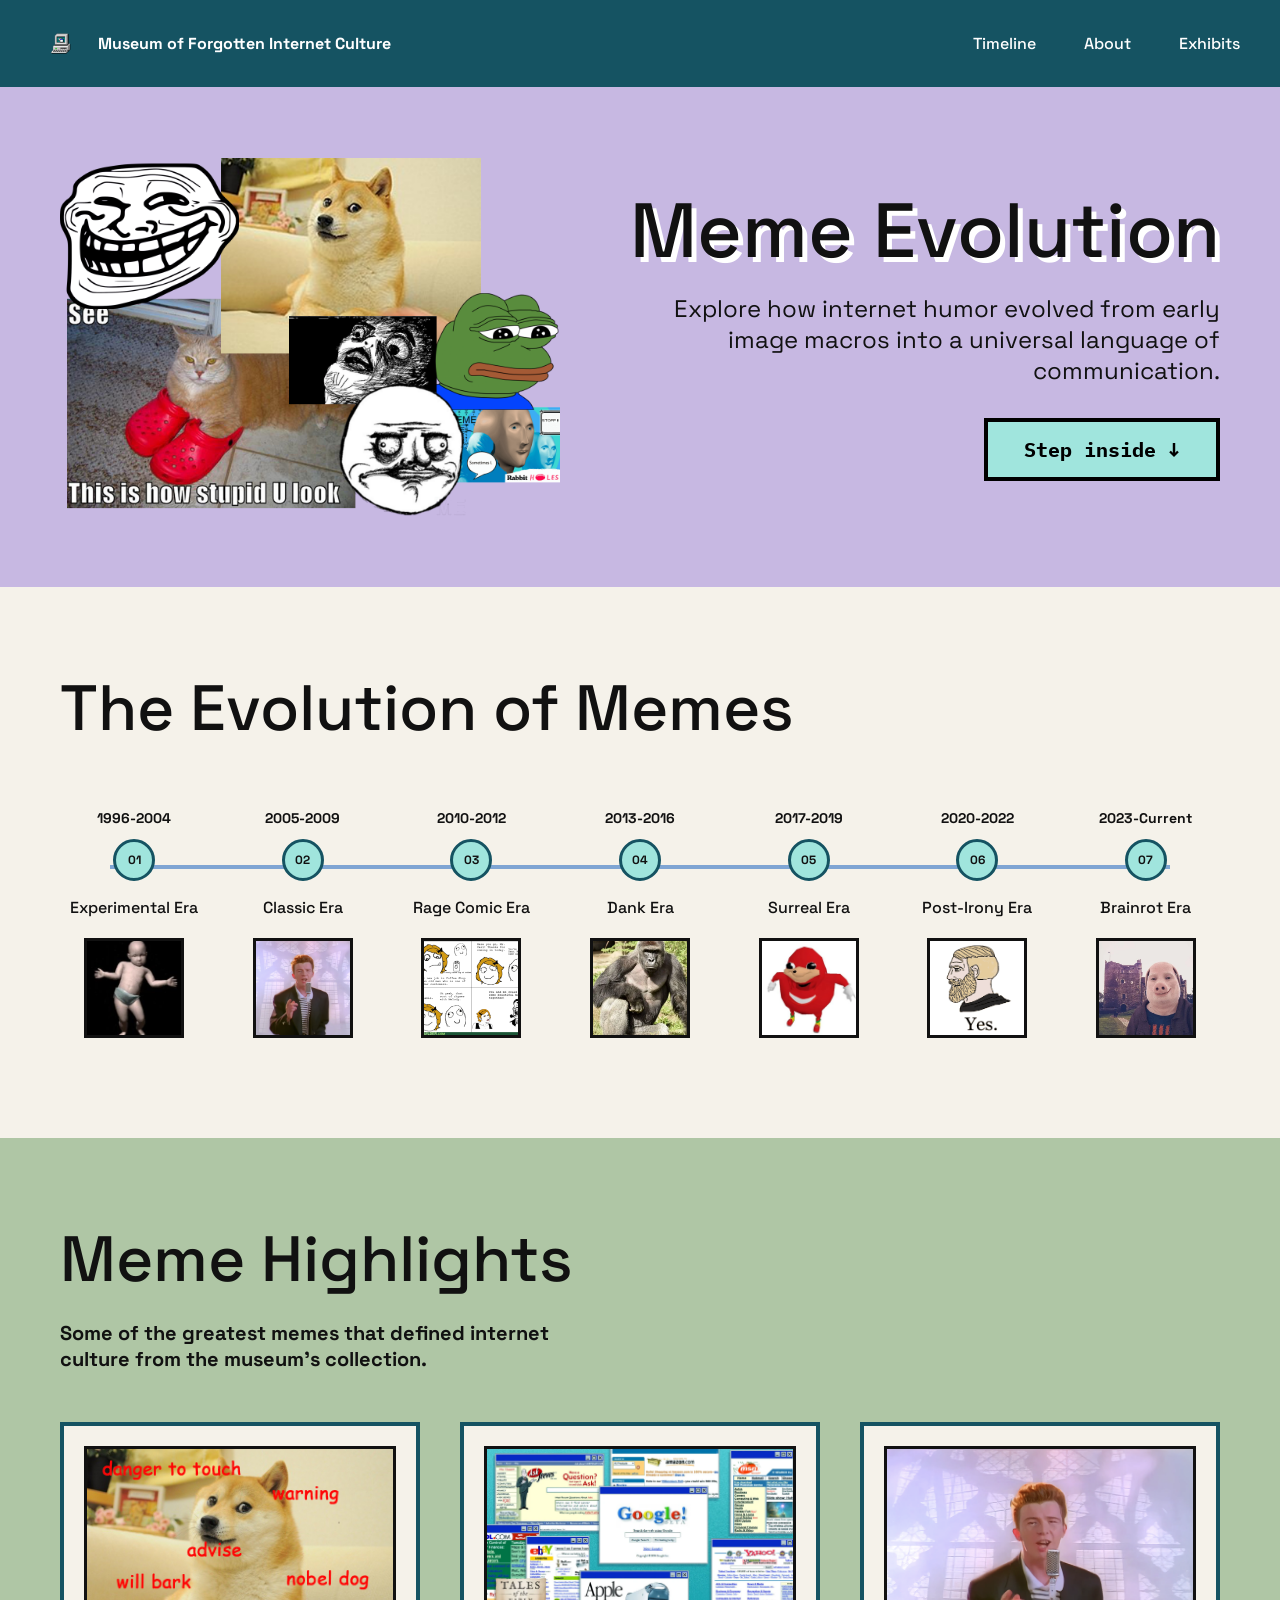
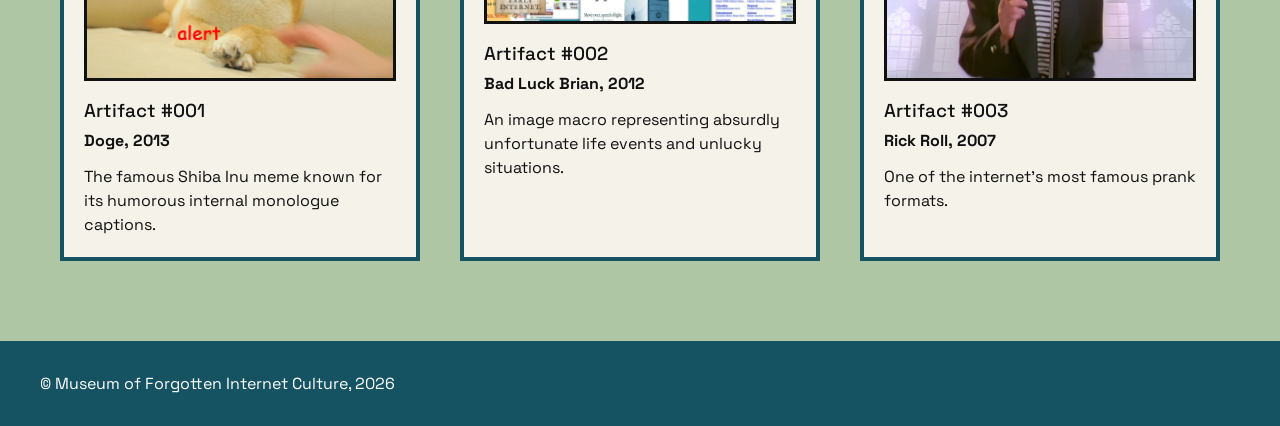
==== interior.html @ bb80ea69 "timeline fix" ====
<!DOCTYPE html>
<html lang="en">
<head>
    <meta charset="UTF-8">
    <meta name="viewport" content="width=device-width, initial-scale=1.0">
    <title>Meme Evolution</title>

    <link rel="stylesheet" href="styles.css">
    <link rel="stylesheet" href="interior.css">

    <link href="https://fonts.googleapis.com/css2?family=IBM+Plex+Mono:wght@700&family=Space+Grotesk:wght@400;500;700&display=swap" rel="stylesheet">
</head>

<body>

<header class="navbar">

    <a href="home.html" class="logo">
        <img src="images/icon1.png" alt="Museum Logo">
        <span>Museum of Forgotten Internet Culture</span>
    </a>

    <ul class="nav-links">
        <li><a href="#">Timeline</a></li>
        <li><a href="#">About</a></li>
        <li><a href="#">Exhibits</a></li>
    </ul>

</header>

<main>

    <!-- HERO -->

        <div class="hero-main">

            <div class="meme-collage">
                <img src="images/meme_cluster.png"alt="Collection of internet memes through history">
            </div>

            <div class="hero-text">

                <h1>Meme Evolution</h1>
                <p>Explore how internet humor evolved from early image macros into a universal language of communication.</p>
                <button class="retro-btn">Step inside ↓</button>

            </div>

        </div>

    </section>

    <!-- TIMELINE -->

    <section class="timeline-section">

        <h2>The Evolution of Memes</h2>

        <div class="timeline">

            <div class="era">
                <span>1996-2004</span>
                <div class="dot">01</div>
                <h3>Experimental Era</h3>
                <img src="images/dance_baby.jpg" alt="Dancing Baby meme">
            </div>

            <div class="era">
                <span>2005-2009</span>
                <div class="dot">02</div>
                <h3>Classic Era</h3>
                <img src="images/rickroll.png" alt="Rickroll meme">
            </div>

            <div class="era">
                <span>2010-2012</span>
                <div class="dot">03</div>
                <h3>Rage Comic Era</h3>
                <img src="images/rage_comic.png" alt="Rage comic">
            </div>

            <div class="era">
                <span>2013-2016</span>
                <div class="dot">04</div>
                <h3>Dank Era</h3>
                <img src="images/harambe_img.png" alt="Harambe meme">
            </div>

            <div class="era">
                <span>2017-2019</span>
                <div class="dot">05</div>
                <h3>Surreal Era</h3>
                <img src="images/knuckles_image.png" alt="Ugandan Knuckles meme">
            </div>

            <div class="era">
                <span>2020-2022</span>
                <div class="dot">06</div>
                <h3>Post-Irony Era</h3>
                <img src="images/yes_image.png" alt="Yes Chad meme">
            </div>

            <div class="era">
                <span>2023-Current</span>
                <div class="dot">07</div>
                <h3>Brainrot Era</h3>
                <img src="images/johnpork.png" alt="John Pork meme">
            </div>

        </div>

    </section>

    <!-- HIGHLIGHTS -->

    <section class="highlight-section">

        <div class="highlight-heading">

            <h2>Meme Highlights</h2>

            <p>
                Some of the greatest memes that defined internet
                culture from the museum's collection.
            </p>

        </div>

        <div class="highlight-grid">

            <article class="highlight-card">

                <img src="images/doge.jpg" alt="Doge meme">

                <h3>Artifact #001</h3>

                <span>Doge, 2013</span>

                <p>
                    The famous Shiba Inu meme known for its humorous
                    internal monologue captions.
                </p>

            </article>

            <article class="highlight-card">

                <img src="images/oldinternet.png" alt="Bad Luck Brian meme">

                <h3>Artifact #002</h3>

                <span>Bad Luck Brian, 2012</span>

                <p>
                    An image macro representing absurdly unfortunate
                    life events and unlucky situations.
                </p>

            </article>

            <article class="highlight-card">

                <img src="images/rickroll.png" alt="Rickroll meme">

                <h3>Artifact #003</h3>

                <span>Rick Roll, 2007</span>

                <p>
                    One of the internet's most famous prank formats.
                </p>

            </article>

        </div>

    </section>

</main>

<footer>
    © Museum of Forgotten Internet Culture, 2026
</footer>

</body>
</html>
---- styles.css ----
/* =========================
   RESET
========================= */

* {
    margin: 0;
    padding: 0;
    box-sizing: border-box;
}

img {
    display: block;
    max-width: 100%;
}

html {
    scroll-behavior: smooth;
}

/* =========================
   GLOBAL
========================= */

body {
    background: #FAF2DE;
    color: #111111;
    font-family: "Space Grotesk", sans-serif;
    overflow-x: hidden;
}

main {
    width: 100%;
}

section {
    width: 100%;
}

a {
    text-decoration: none;
    color: inherit;
}

ul {
    list-style: none;
}

/* =========================
   TYPOGRAPHY
========================= */

h1,
h2,
h3,
h4 {
    font-weight: 500;
}

.section-title {
    color: #111111;
    font-size: clamp(2.5rem, 5vw, 4rem);
    font-weight: 500;
}

.section-body {
    color: #111111;
    font-size: 24px;
    font-weight: 700;
    line-height: 1.4;
}

/* =========================
   NAVBAR
========================= */

.navbar {
    background: #155362;

    display: flex;
    justify-content: space-between;
    align-items: center;

    padding: 24px 40px;
}

.logo {
    display: flex;
    align-items: center;
    gap: 16px;

    color: #FFF;
    font-size: 16px;
    font-weight: 700;
}

.logo img {
    width: 42px;
    height: auto;
}

.nav-links {
    display: flex;
    align-items: center;
    gap: 48px;
}

.nav-links a {
    color: #FFF;
    font-size: 16px;
    font-weight: 500;

    transition: opacity 0.2s ease;
}

.nav-links a:hover {
    opacity: .8;
}

/* =========================
   BUTTONS
========================= */

.retro-btn {
    display: flex;
    align-items: center;
    gap: 10px;

    padding: 14px 36px;

    background: #A0E5DD;
    border: 4px solid #000;

    color: #000;
    text-align: center;

    font-family: "IBM Plex Mono", monospace;
    font-size: 20px;
    font-weight: 700;

    cursor: pointer;

    transition: transform .15s ease;
}

.retro-btn:hover {
    transform: translate(-3px, -3px);
}

/* =========================
   IMAGE FRAME
========================= */

.framed-image {
    border: 4px solid #111111;
}

.framed-image-shadow {
    border: 4px solid #111111;
    box-shadow: 8px 8px 0 #111111;
}

/* =========================
   FOOTER
========================= */

footer {
    background: #155362;
    color: white;

    padding: 32px 40px;

    font-size: 16px;
}

/* =========================
   TABLET
========================= */

@media (max-width: 1100px) {

    .nav-links {
        gap: 28px;
    }

    .section-body {
        font-size: 20px;
    }
}

/* =========================
   MOBILE
========================= */

@media (max-width: 768px) {

    .navbar {
        flex-direction: column;
        gap: 20px;

        padding: 20px;
    }

    .logo {
        text-align: center;
    }

    .nav-links {
        gap: 20px;
        flex-wrap: wrap;
        justify-content: center;
    }

    .retro-btn {
        font-size: 16px;
        padding: 12px 24px;
    }

    footer {
        padding: 24px;
        text-align: center;
    }

    .section-body {
        font-size: 18px;
    }
}
---- interior.css ----
/* =========================
   HERO
========================= */

.meme-hero {
    display: grid;
    grid-template-columns: 260px 1fr;
}


.hero-main {
    background: #C7B8E2;

    display: flex;
    justify-content: space-between;
    align-items: center;

    padding: 50px 60px;
    min-height: 500px;

    gap: 60px;
}

.meme-collage {
    flex: 1;
}

.meme-collage img {
    width: 100%;
    max-width: 700px;
}

.hero-text {
    flex: 0 1 600px;
    text-align: right;
}

.hero-text h1 {
    font-size: clamp(3rem, 6vw, 5.5rem);
    line-height: 1;
    margin-bottom: 24px;

    text-shadow: 5px 5px 0 white;
}

.hero-text p {
    font-size: 24px;
    margin-bottom: 32px;
    max-width: 600px;
    margin-left: auto;
}

.hero-text .retro-btn {
    width: fit-content;
    margin-left: auto;
}

/* =========================
   TIMELINE
========================= */

.timeline-section {
    background: #F5F2EA;
    padding: 80px 60px;
}

.timeline-section h2 {
    font-size: 64px;
    margin-bottom: 60px;
}

.timeline {
    display: flex;
    justify-content: space-between;
    gap: 20px;

    position: relative;
    overflow: visible;

    padding-bottom: 20px;
}

.timeline::before {
    content: "";

    position: absolute;
    top: 56px;
    left: 50px;
    right: 50px;

    height: 4px;

    background: #7FA5D3;
}

.era {
    min-width: 0;
    flex: 1 1 0;

    display: flex;
    flex-direction: column;
    align-items: center;

    text-align: center;

    position: relative;
    z-index: 2;
}

.era span {
    font-size: 14px;
    font-weight: 700;

    margin-bottom: 12px;
}

.dot {
    width: 42px;
    height: 42px;

    border-radius: 50%;

    background: #A0E5DD;
    border: 3px solid #155362;

    display: flex;
    justify-content: center;
    align-items: center;

    font-size: 12px;
    font-weight: 700;

    margin-bottom: 16px;
}

.era h3 {
    font-size: 16px;
    margin-bottom: 20px;
}

.era img {
    width: 100px;
    height: 100px;

    object-fit: cover;

    border: 3px solid #111;
}

/* =========================
   HIGHLIGHTS
========================= */

.highlight-section {
    background: #AFC6A5;
    padding: 80px 60px;
}

.highlight-heading {
    display: flex;
    flex-direction: column;
    align-items: flex-start;
    gap: 20px;

    margin-bottom: 50px;
}

.highlight-heading h2 {
    font-size: 64px;
}

.highlight-heading p {
    max-width: 500px;
    font-size: 20px;
    font-weight: 700;
}

.highlight-grid {
    display: grid;
    grid-template-columns: repeat(3, 1fr);
    gap: 40px;
}

.highlight-card {
    background: #F5F2EA;
    border: 4px solid #155362;
    padding: 20px;
}

.highlight-card img {
    width: 100%;
    margin-bottom: 18px;

    border: 3px solid #111;
}

.highlight-card h3 {
    margin-bottom: 8px;
}

.highlight-card span {
    display: block;
    font-weight: 700;
    margin-bottom: 14px;
}

.highlight-card p {
    line-height: 1.5;
}

/* =========================
   TABLET
========================= */

@media (max-width: 1100px) {

    .meme-hero {
        grid-template-columns: 1fr;
    }

    .hero-main {
        flex-direction: column;
    }

    .meme-collage {
        width: 100%;
    }

    .hero-text {
        text-align: right;
        max-width: 700px;
        width: 100%;
        flex-basis: auto;
    }

    .timeline-section h2 {
        font-size: 48px;
    }
}

@media (min-width: 401px) and (max-width: 1100px) {

    .timeline-section {
        padding: 64px 40px;
    }

    .timeline-section h2 {
        margin-bottom: 36px;
    }

    .timeline {
        display: grid;
        grid-template-columns: repeat(2, minmax(0, 1fr));
        gap: 32px 24px;
        overflow: visible;
        padding-bottom: 0;
    }

    .timeline::before {
        display: none;
    }

    .era {
        min-width: 0;
    }

    .era:nth-child(odd):not(:last-child)::before {
        content: "";
        position: absolute;
        top: 56px;
        left: 50%;
        width: calc(100% + 24px);
        height: 4px;
        background: #7FA5D3;
        z-index: 0;
    }

    .era .dot {
        position: relative;
        z-index: 1;
    }
}

@media (min-width: 401px) and (max-width: 768px) {

    .hero-main {
        padding: 40px 32px;
        gap: 32px;
    }

    .timeline-section {
        padding: 60px 32px;
    }

    .timeline-section h2 {
        font-size: 40px;
    }

    .highlight-section {
        padding: 60px 32px;
    }

    .highlight-heading h2 {
        font-size: clamp(36px, 8vw, 48px);
    }

    .highlight-grid {
        grid-template-columns: repeat(2, minmax(0, 1fr));
        gap: 24px;
    }

    .highlight-card {
        padding: 16px;
    }
}

@media (min-width: 401px) and (max-width: 600px) {

    .hero-main {
        padding: 40px 24px;
    }

    .timeline-section {
        padding: 48px 24px;
    }

    .timeline-section h2 {
        font-size: 36px;
    }

    .highlight-section {
        padding: 48px 24px;
    }

    .highlight-grid {
        grid-template-columns: 1fr;
    }
}

/* =========================
   MOBILE
========================= */

@media (max-width: 400px) {

    .hero-sidebar {
        padding: 40px 24px;
    }

    .hero-main {
        padding: 40px 24px;
    }

    .timeline-section h2 {
        font-size: 40px;
        margin-bottom: 32px;
    }

    .timeline {
        flex-direction: column;
        gap: 0;
        overflow: visible;
        padding: 0;
    }

    .timeline::before {
        display: none;
    }

    .era {
        min-width: 0;
        width: 100%;
        flex: none;
        align-items: flex-start;
        text-align: left;
        padding: 4px 0 20px 58px;
        z-index: auto;
    }

    .era:not(:last-child)::before {
        content: "";
        position: absolute;
        top: 25px;
        bottom: -25px;
        left: 19px;
        width: 4px;
        background: #7FA5D3;
        z-index: 0;
    }

    .era span {
        margin-bottom: 4px;
    }

    .era .dot {
        position: absolute;
        top: 4px;
        left: 0;
        margin: 0;
        z-index: 1;
    }

    .era h3 {
        margin-bottom: 12px;
    }

    .hero-text p {
        font-size: 18px;
    }

    .timeline-section,
    .highlight-section {
        padding: 60px 24px;
    }

    .highlight-heading {
        flex-direction: column;
        align-items: flex-start;
        gap: 20px;
    }

    .highlight-grid {
        grid-template-columns: 1fr;
    }

    .highlight-heading h2 {
        font-size: 36px;
    }

}
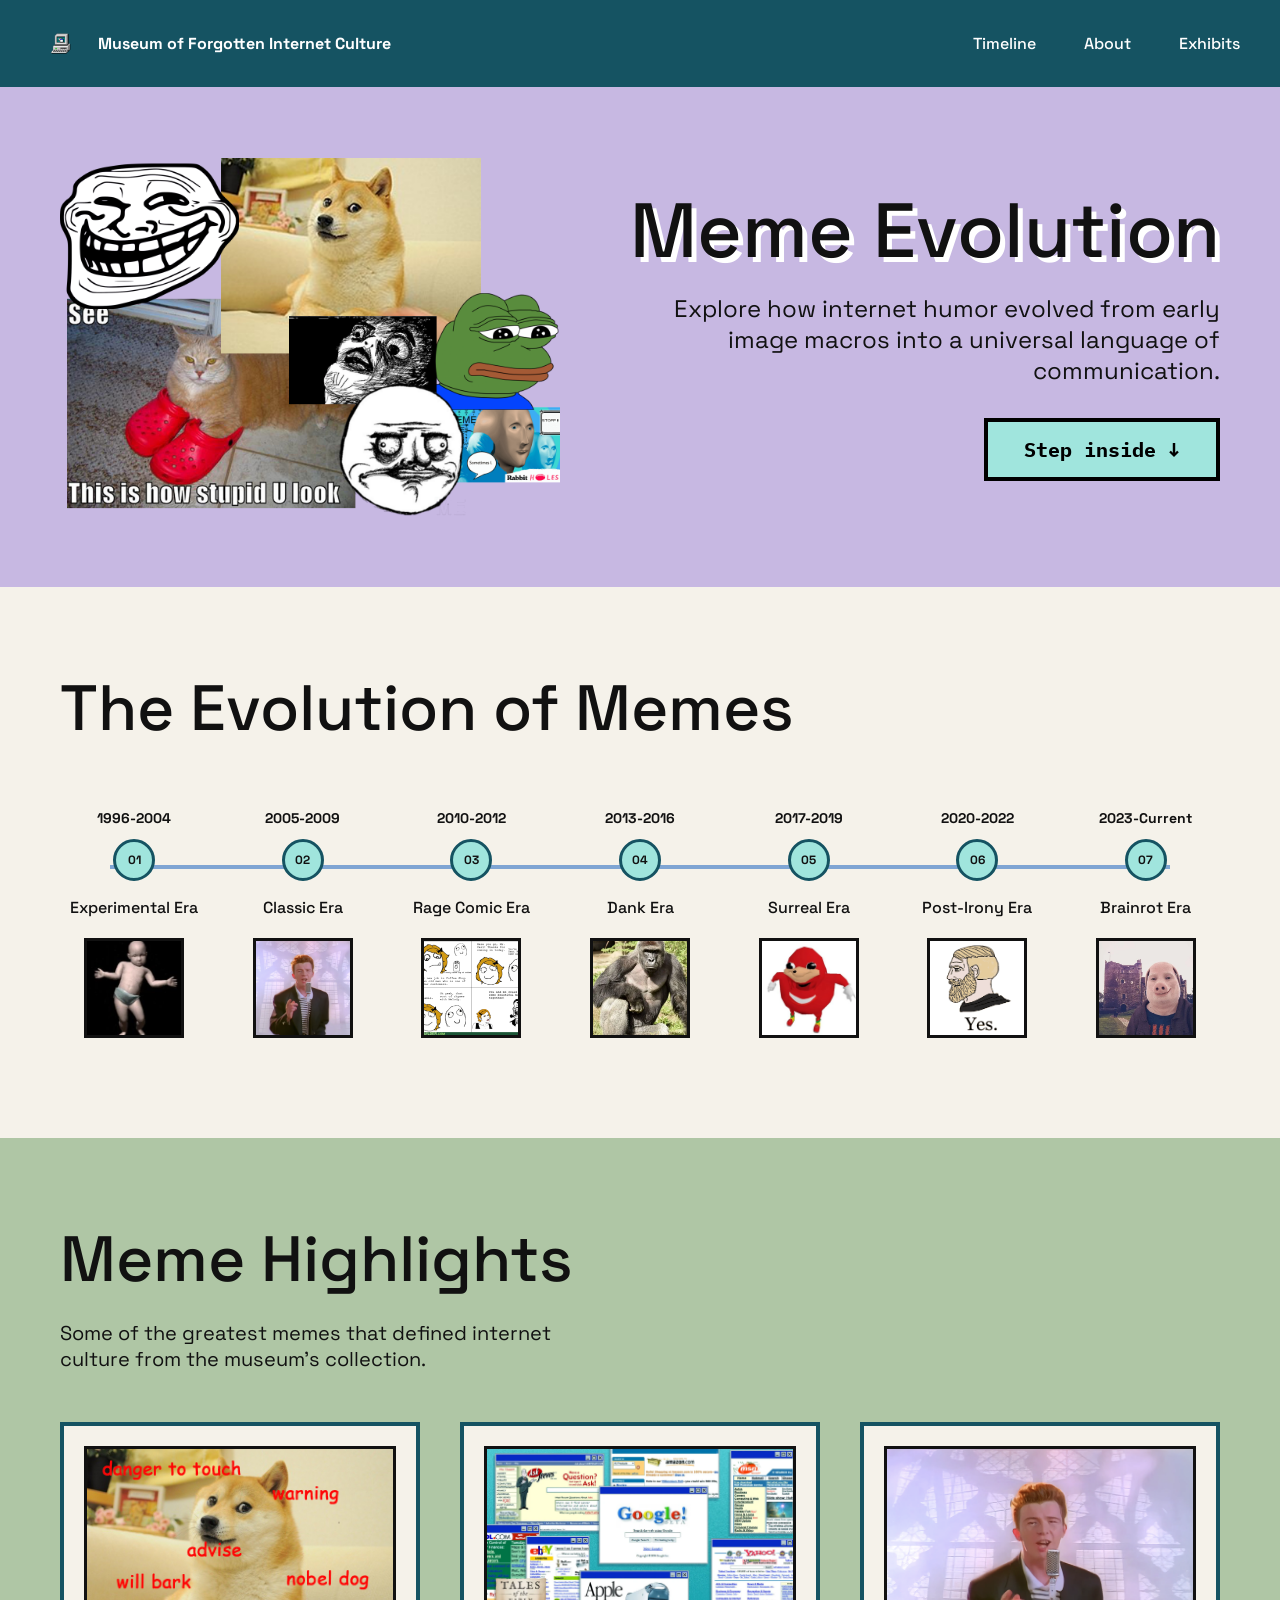
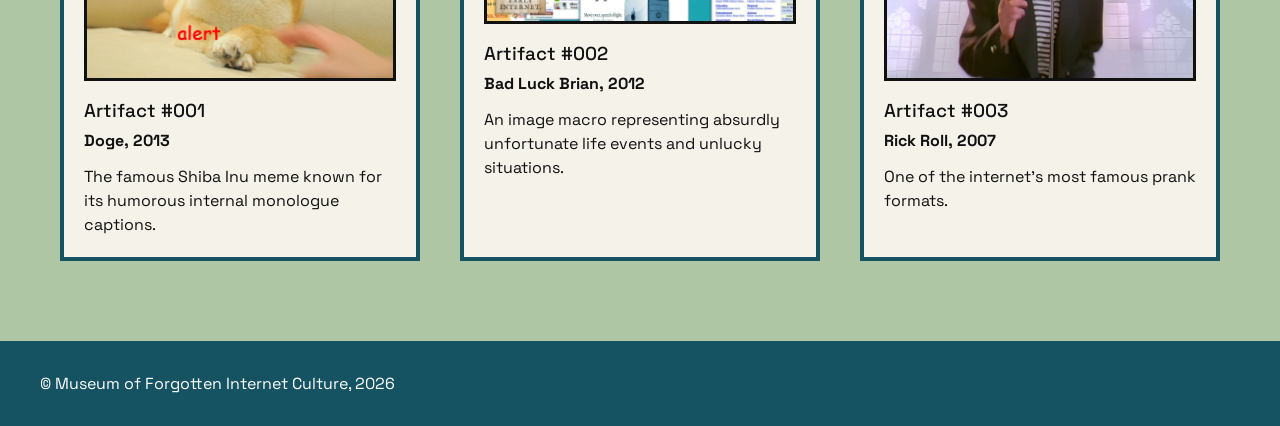
==== commit 1483b21f: "smooth scrolling enabled" ====
--- a/interior.html
+++ b/interior.html
@@ -15,7 +15,7 @@
 
 <header class="navbar">
 
-    <a href="home.html" class="logo">
+    <a href="index.html" class="logo">
         <img src="images/icon1.png" alt="Museum Logo">
         <span>Museum of Forgotten Internet Culture</span>
     </a>
@@ -42,7 +42,7 @@
 
                 <h1>Meme Evolution</h1>
                 <p>Explore how internet humor evolved from early image macros into a universal language of communication.</p>
-                <button class="retro-btn">Step inside ↓</button>
+                <a class="retro-btn" href="#timeline">Step inside ↓</a>
 
             </div>
 
@@ -52,11 +52,12 @@
 
     <!-- TIMELINE -->
 
-    <section class="timeline-section">
+    <section class="timeline-section" id="timeline">
 
         <h2>The Evolution of Memes</h2>
 
         <div class="timeline">
+            <div class="timeline-row">
 
             <div class="era">
                 <span>1996-2004</span>
@@ -78,6 +79,10 @@
                 <h3>Rage Comic Era</h3>
                 <img src="images/rage_comic.png" alt="Rage comic">
             </div>
+
+            </div>
+
+            <div class="timeline-row">
 
             <div class="era">
                 <span>2013-2016</span>
@@ -107,6 +112,7 @@
                 <img src="images/johnpork.png" alt="John Pork meme">
             </div>
 
+            </div>
         </div>
 
     </section>
--- a/interior.css
+++ b/interior.css
@@ -1,6 +1,4 @@
-/* =========================
-   HERO
-========================= */
+/* =======================HERO======================= */
 
 .meme-hero {
     display: grid;
@@ -28,6 +26,7 @@
 .meme-collage img {
     width: 100%;
     max-width: 700px;
+    align-items: center;
 }
 
 .hero-text {
@@ -55,9 +54,7 @@
     margin-left: auto;
 }
 
-/* =========================
-   TIMELINE
-========================= */
+/* ===================TIMELINE====================== */
 
 .timeline-section {
     background: #F5F2EA;
@@ -80,6 +77,10 @@
     padding-bottom: 20px;
 }
 
+.timeline-row {
+    display: contents;
+}
+
 .timeline::before {
     content: "";
 
@@ -147,9 +148,7 @@
     border: 3px solid #111;
 }
 
-/* =========================
-   HIGHLIGHTS
-========================= */
+/* =============HIGHLIGHTS================== */
 
 .highlight-section {
     background: #AFC6A5;
@@ -172,7 +171,6 @@
 .highlight-heading p {
     max-width: 500px;
     font-size: 20px;
-    font-weight: 700;
 }
 
 .highlight-grid {
@@ -208,9 +206,7 @@
     line-height: 1.5;
 }
 
-/* =========================
-   TABLET
-========================= */
+/* =======================TABLET====================== */
 
 @media (max-width: 1100px) {
 
@@ -249,9 +245,9 @@
     }
 
     .timeline {
-        display: grid;
-        grid-template-columns: repeat(2, minmax(0, 1fr));
-        gap: 32px 24px;
+        display: flex;
+        flex-direction: column;
+        gap: 32px;
         overflow: visible;
         padding-bottom: 0;
     }
@@ -260,24 +256,35 @@
         display: none;
     }
 
+    .timeline-row {
+        display: grid;
+        grid-template-columns: repeat(4, minmax(0, 1fr));
+        gap: 24px;
+        position: relative;
+    }
+
+    .timeline-row:first-child {
+        grid-template-columns: repeat(3, minmax(0, 1fr));
+    }
+
+    .timeline-row::before {
+        content: "";
+        position: absolute;
+        top: 47px;
+        left: 0;
+        right: 0;
+        height: 4px;
+        background: #7FA5D3;
+        z-index: 1;
+    }
+
     .era {
         min-width: 0;
     }
 
-    .era:nth-child(odd):not(:last-child)::before {
-        content: "";
-        position: absolute;
-        top: 56px;
-        left: 50%;
-        width: calc(100% + 24px);
-        height: 4px;
-        background: #7FA5D3;
-        z-index: 0;
-    }
-
     .era .dot {
         position: relative;
-        z-index: 1;
+        z-index: 3;
     }
 }
 
@@ -328,6 +335,16 @@
         font-size: 36px;
     }
 
+    .timeline-row {
+        column-gap: 12px;
+    }
+
+    .era img {
+        width: clamp(64px, 17vw, 88px);
+        height: auto;
+        aspect-ratio: 1;
+    }
+
     .highlight-section {
         padding: 48px 24px;
     }
@@ -337,9 +354,7 @@
     }
 }
 
-/* =========================
-   MOBILE
-========================= */
+/* =====================MOBILE===================== */
 
 @media (max-width: 400px) {
 
@@ -361,6 +376,10 @@
         gap: 0;
         overflow: visible;
         padding: 0;
+    }
+
+    .timeline-row {
+        display: contents;
     }
 
     .timeline::before {
@@ -377,7 +396,8 @@
         z-index: auto;
     }
 
-    .era:not(:last-child)::before {
+    .era:not(:last-child)::before,
+    .timeline-row:not(:last-child) .era:last-child::before {
         content: "";
         position: absolute;
         top: 25px;
